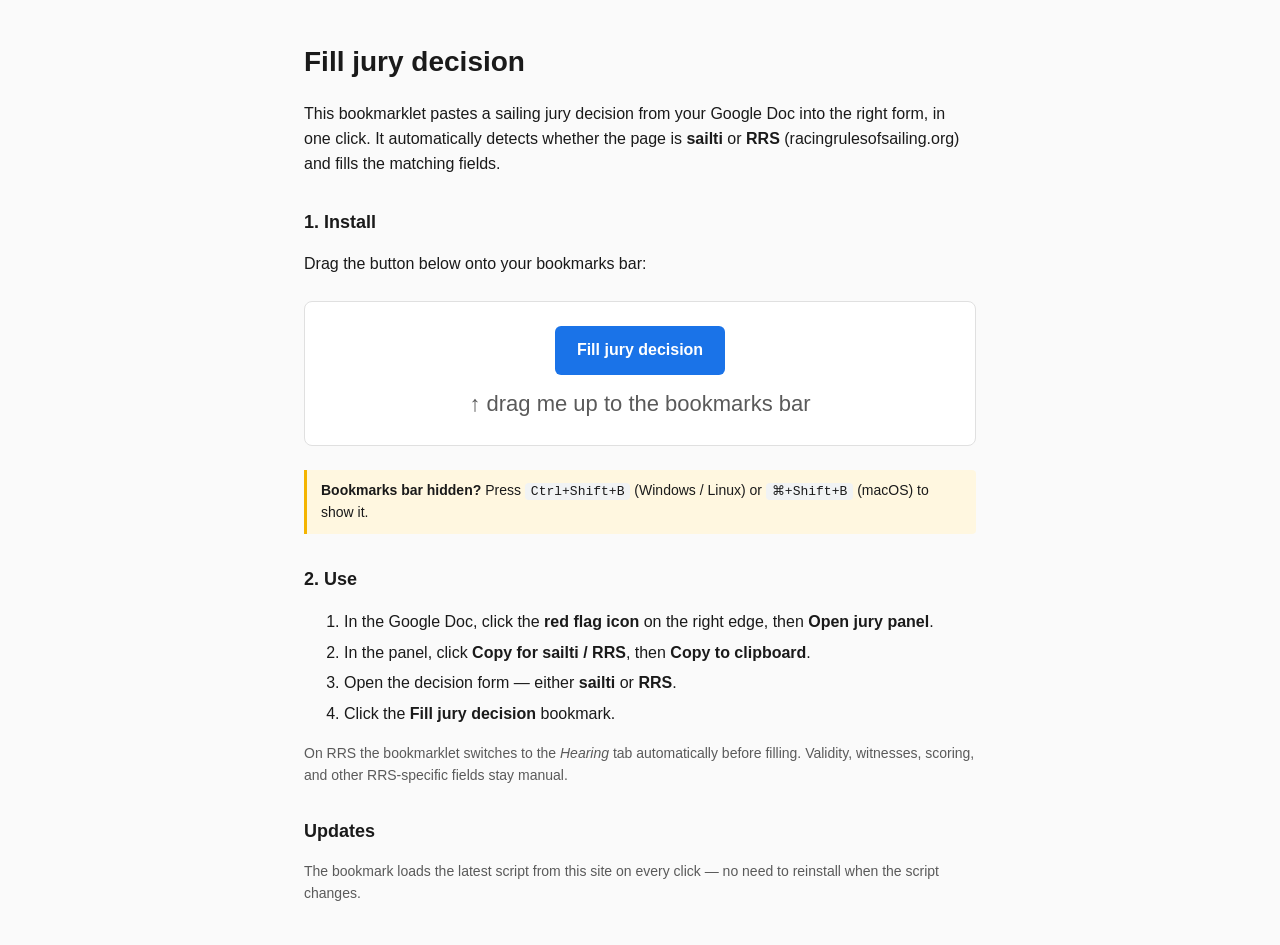
==== install.html @ 28e1d7b8 "Add copy to RRS" ====
<!DOCTYPE html>
<html lang="en">
<head>
  <meta charset="utf-8">
  <title>Install — Fill jury decision (sailti / RRS)</title>
  <meta name="viewport" content="width=device-width, initial-scale=1">
  <style>
    :root {
      --bg: #fafafa;
      --fg: #1a1a1a;
      --muted: #5a5a5a;
      --accent: #1a73e8;
      --accent-hover: #1761c7;
      --border: #e0e0e0;
      --code-bg: #f1f3f4;
    }
    * { box-sizing: border-box; }
    body {
      font-family: -apple-system, BlinkMacSystemFont, "Segoe UI", Helvetica, Arial, sans-serif;
      background: var(--bg);
      color: var(--fg);
      max-width: 720px;
      margin: 40px auto;
      padding: 0 24px;
      line-height: 1.55;
    }
    h1 { margin-top: 0; font-size: 28px; }
    h2 { margin-top: 32px; font-size: 18px; }
    p, li { color: var(--fg); }
    .muted { color: var(--muted); font-size: 14px; }
    .install-area {
      background: white;
      border: 1px solid var(--border);
      border-radius: 8px;
      padding: 24px;
      margin: 24px 0;
      text-align: center;
    }
    .bookmarklet {
      display: inline-block;
      padding: 12px 22px;
      background: var(--accent);
      color: white;
      text-decoration: none;
      border-radius: 6px;
      font-weight: 600;
      font-size: 16px;
      cursor: grab;
      user-select: none;
    }
    .bookmarklet:hover { background: var(--accent-hover); }
    .bookmarklet:active { cursor: grabbing; }
    .arrow { font-size: 22px; color: var(--muted); margin: 12px 0 0; }
    code, pre {
      font-family: Menlo, Consolas, "Courier New", monospace;
      background: var(--code-bg);
      border-radius: 4px;
    }
    code { padding: 1px 6px; font-size: 13px; }
    pre { padding: 12px; overflow-x: auto; font-size: 12px; }
    ol li { margin-bottom: 6px; }
    .note {
      background: #fff7e0;
      border-left: 3px solid #f4b400;
      padding: 10px 14px;
      margin: 16px 0;
      font-size: 14px;
      border-radius: 0 4px 4px 0;
    }
  </style>
</head>
<body>
  <h1>Fill jury decision</h1>
  <p>This bookmarklet pastes a sailing jury decision from your Google Doc into the right form, in one click. It automatically detects whether the page is <b>sailti</b> or <b>RRS</b> (racingrulesofsailing.org) and fills the matching fields.</p>

  <h2>1. Install</h2>
  <p>Drag the button below onto your bookmarks bar:</p>

  <div class="install-area">
    <a class="bookmarklet" id="bm" href="#" draggable="true">Fill jury decision</a>
    <p class="arrow">↑ drag me up to the bookmarks bar</p>
  </div>

  <div class="note">
    <b>Bookmarks bar hidden?</b> Press <code>Ctrl+Shift+B</code> (Windows / Linux) or <code>⌘+Shift+B</code> (macOS) to show it.
  </div>

  <h2>2. Use</h2>
  <ol>
    <li>In the Google Doc, click the <b>red flag icon</b> on the right edge, then <b>Open jury panel</b>.</li>
    <li>In the panel, click <b>Copy for sailti / RRS</b>, then <b>Copy to clipboard</b>.</li>
    <li>Open the decision form — either <b>sailti</b> or <b>RRS</b>.</li>
    <li>Click the <b>Fill jury decision</b> bookmark.</li>
  </ol>
  <p class="muted">On RRS the bookmarklet switches to the <i>Hearing</i> tab automatically before filling. Validity, witnesses, scoring, and other RRS-specific fields stay manual.</p>

  <h2>Updates</h2>
  <p class="muted">
    The bookmark loads the latest script from this site on every click — no need to reinstall when the script changes.
  </p>

  <script>
    // Build the loader URL relative to this page's location, so the same
    // install.html works wherever it's hosted without editing.
    const scriptUrl = new URL('jury-fill.js', window.location.href).href;
    const loader =
      "javascript:(function(){var s=document.createElement('script');" +
      "s.src='" + scriptUrl + "?t='+Date.now();" +
      "s.onerror=function(){alert('Could not load script from '+s.src);};" +
      "document.body.appendChild(s);})();";
    document.getElementById('bm').href = loader;
  </script>
</body>
</html>
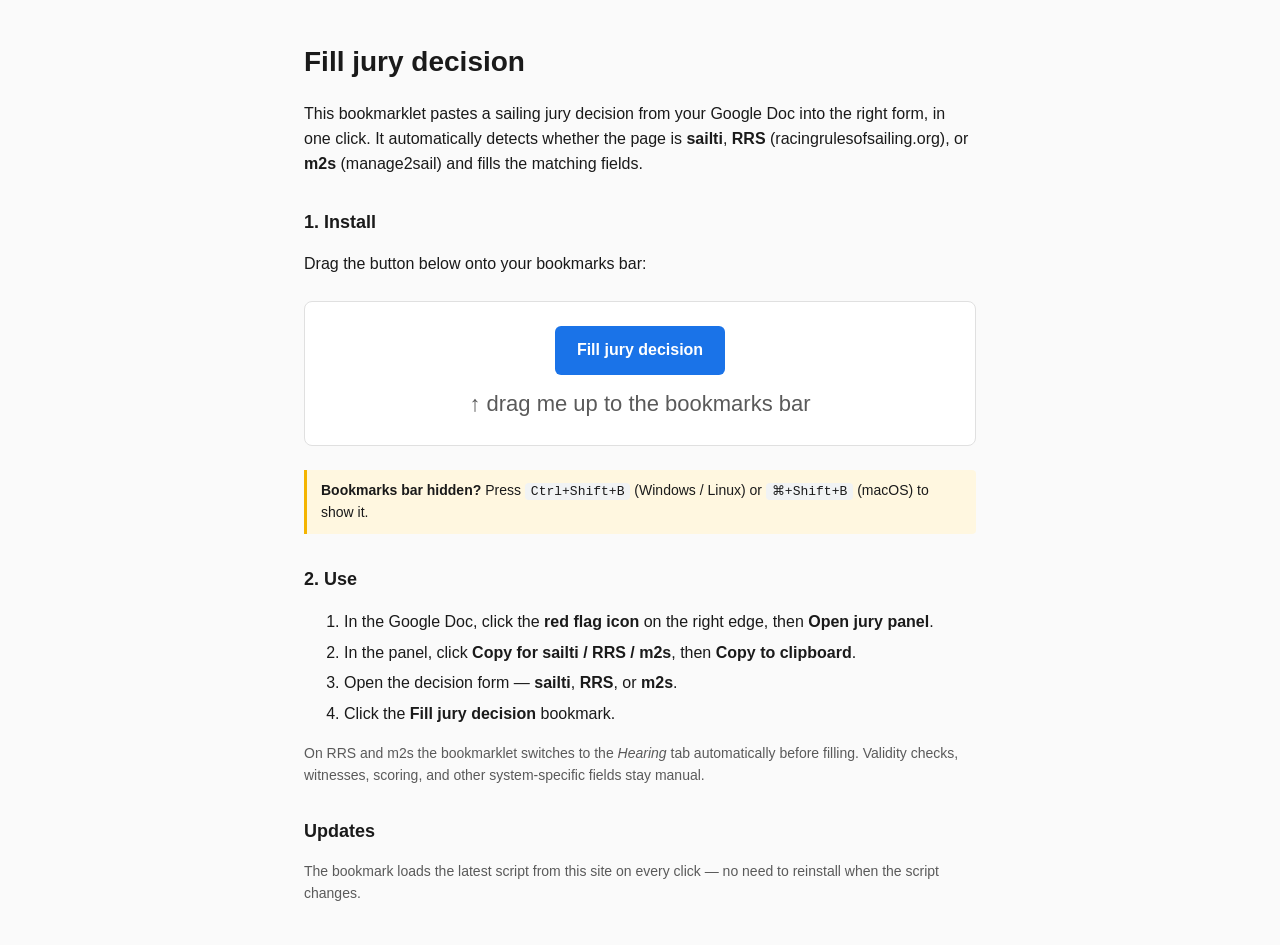
==== commit cfb09631: "Add mentions to m2s" ====
--- a/install.html
+++ b/install.html
@@ -2,7 +2,7 @@
 <html lang="en">
 <head>
   <meta charset="utf-8">
-  <title>Install — Fill jury decision (sailti / RRS)</title>
+  <title>Install — Fill jury decision (sailti / RRS / m2s)</title>
   <meta name="viewport" content="width=device-width, initial-scale=1">
   <style>
     :root {
@@ -71,7 +71,7 @@
 </head>
 <body>
   <h1>Fill jury decision</h1>
-  <p>This bookmarklet pastes a sailing jury decision from your Google Doc into the right form, in one click. It automatically detects whether the page is <b>sailti</b> or <b>RRS</b> (racingrulesofsailing.org) and fills the matching fields.</p>
+  <p>This bookmarklet pastes a sailing jury decision from your Google Doc into the right form, in one click. It automatically detects whether the page is <b>sailti</b>, <b>RRS</b> (racingrulesofsailing.org), or <b>m2s</b> (manage2sail) and fills the matching fields.</p>
 
   <h2>1. Install</h2>
   <p>Drag the button below onto your bookmarks bar:</p>
@@ -88,11 +88,11 @@
   <h2>2. Use</h2>
   <ol>
     <li>In the Google Doc, click the <b>red flag icon</b> on the right edge, then <b>Open jury panel</b>.</li>
-    <li>In the panel, click <b>Copy for sailti / RRS</b>, then <b>Copy to clipboard</b>.</li>
-    <li>Open the decision form — either <b>sailti</b> or <b>RRS</b>.</li>
+    <li>In the panel, click <b>Copy for sailti / RRS / m2s</b>, then <b>Copy to clipboard</b>.</li>
+    <li>Open the decision form — <b>sailti</b>, <b>RRS</b>, or <b>m2s</b>.</li>
     <li>Click the <b>Fill jury decision</b> bookmark.</li>
   </ol>
-  <p class="muted">On RRS the bookmarklet switches to the <i>Hearing</i> tab automatically before filling. Validity, witnesses, scoring, and other RRS-specific fields stay manual.</p>
+  <p class="muted">On RRS and m2s the bookmarklet switches to the <i>Hearing</i> tab automatically before filling. Validity checks, witnesses, scoring, and other system-specific fields stay manual.</p>
 
   <h2>Updates</h2>
   <p class="muted">
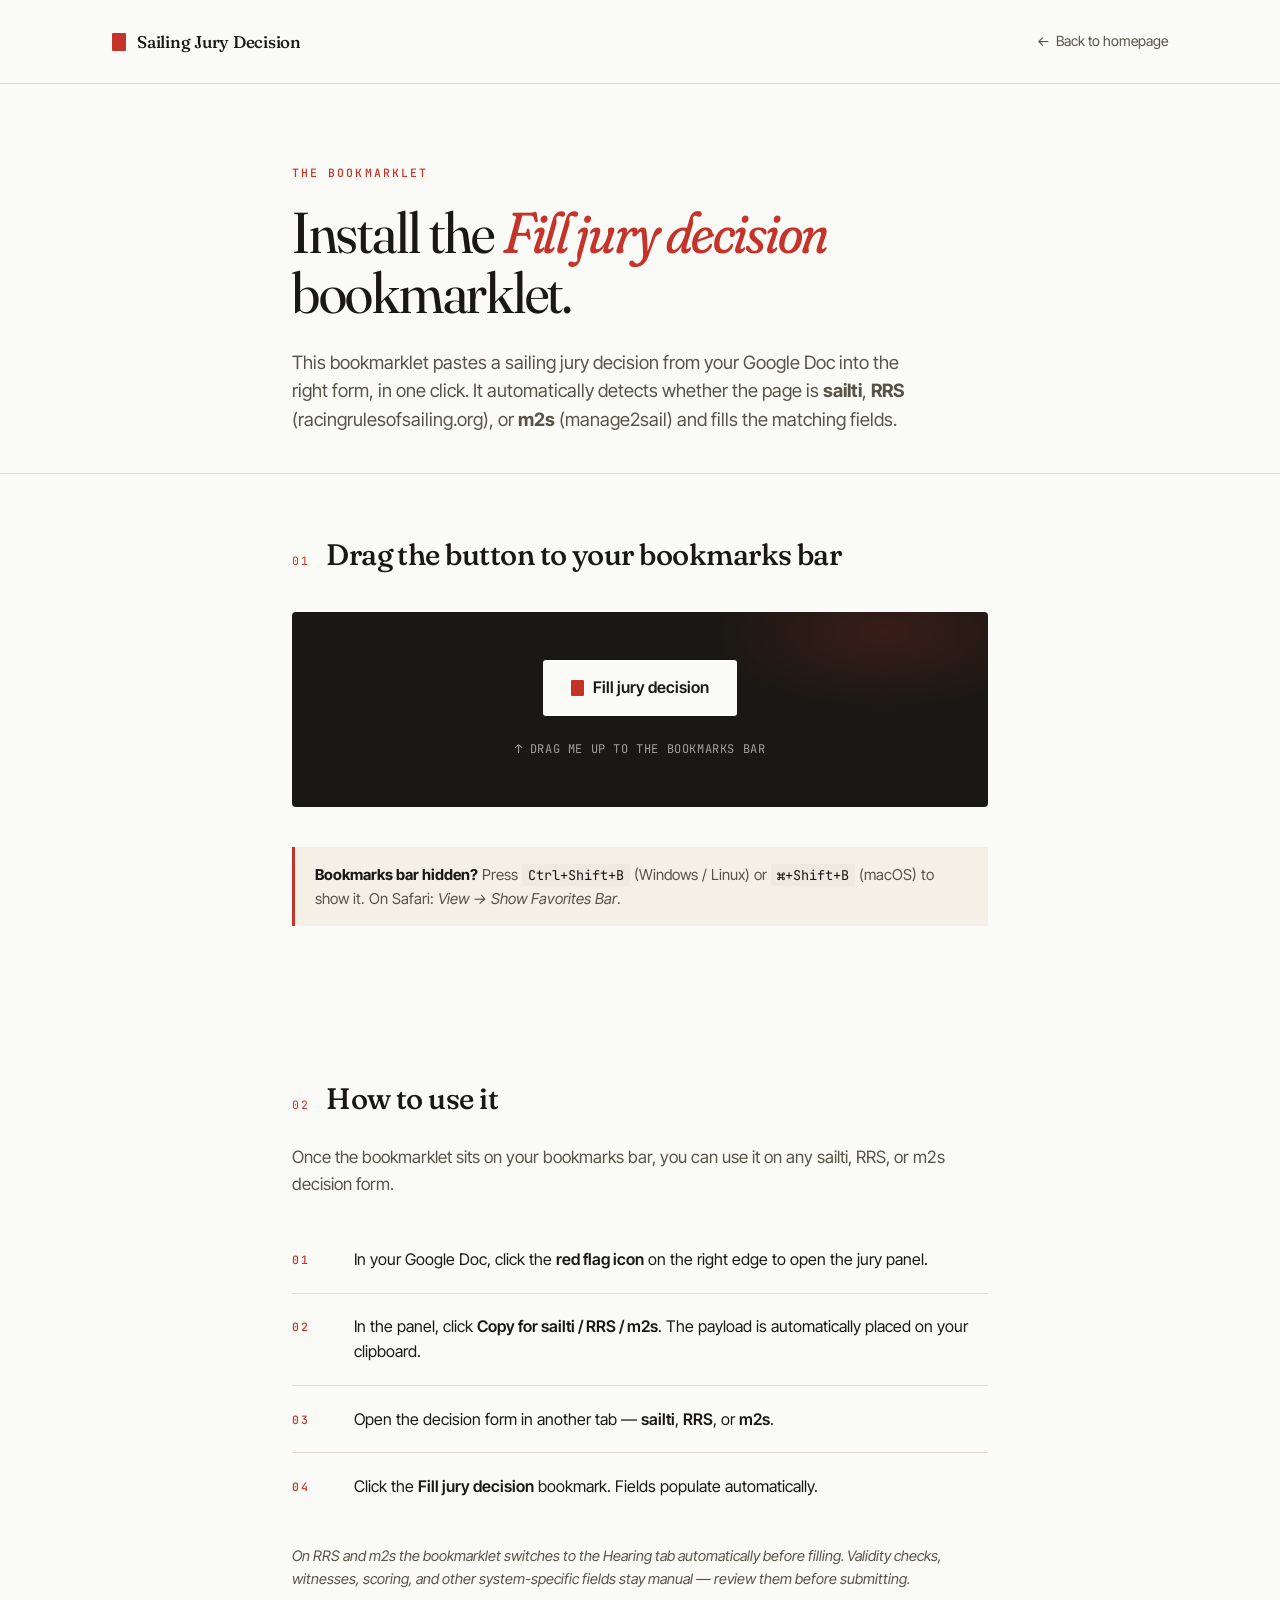
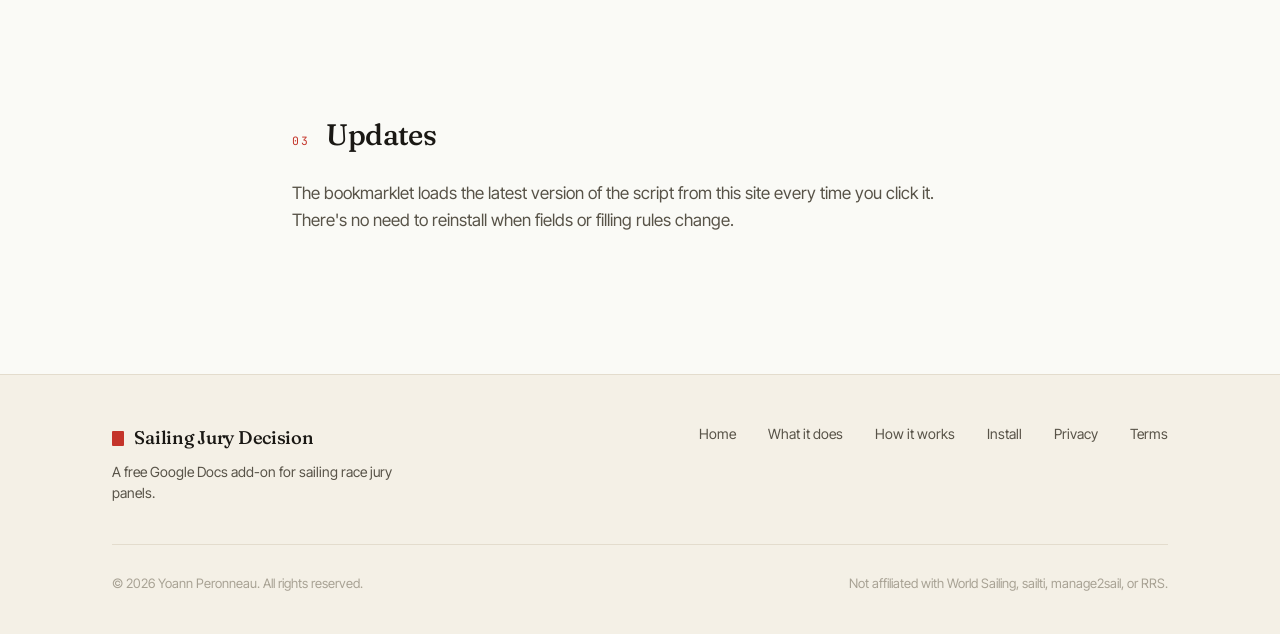
==== commit 4f573f09: "Update install's style to match index" ====
--- a/install.html
+++ b/install.html
@@ -1,114 +1,523 @@
+<!--
+  Copyright © 2026 Yoann Peronneau. All rights reserved.
+
+  Bookmarklet install page for the Sailing Jury Decision tool.
+  Hosted at https://yoann.github.io/jury-tools/install.html
+-->
 <!DOCTYPE html>
 <html lang="en">
 <head>
-  <meta charset="utf-8">
-  <title>Install — Fill jury decision (sailti / RRS / m2s)</title>
-  <meta name="viewport" content="width=device-width, initial-scale=1">
-  <style>
-    :root {
-      --bg: #fafafa;
-      --fg: #1a1a1a;
-      --muted: #5a5a5a;
-      --accent: #1a73e8;
-      --accent-hover: #1761c7;
-      --border: #e0e0e0;
-      --code-bg: #f1f3f4;
-    }
-    * { box-sizing: border-box; }
-    body {
-      font-family: -apple-system, BlinkMacSystemFont, "Segoe UI", Helvetica, Arial, sans-serif;
-      background: var(--bg);
-      color: var(--fg);
-      max-width: 720px;
-      margin: 40px auto;
-      padding: 0 24px;
-      line-height: 1.55;
-    }
-    h1 { margin-top: 0; font-size: 28px; }
-    h2 { margin-top: 32px; font-size: 18px; }
-    p, li { color: var(--fg); }
-    .muted { color: var(--muted); font-size: 14px; }
-    .install-area {
-      background: white;
-      border: 1px solid var(--border);
-      border-radius: 8px;
-      padding: 24px;
-      margin: 24px 0;
-      text-align: center;
-    }
-    .bookmarklet {
-      display: inline-block;
-      padding: 12px 22px;
-      background: var(--accent);
-      color: white;
-      text-decoration: none;
-      border-radius: 6px;
-      font-weight: 600;
-      font-size: 16px;
-      cursor: grab;
-      user-select: none;
-    }
-    .bookmarklet:hover { background: var(--accent-hover); }
-    .bookmarklet:active { cursor: grabbing; }
-    .arrow { font-size: 22px; color: var(--muted); margin: 12px 0 0; }
-    code, pre {
-      font-family: Menlo, Consolas, "Courier New", monospace;
-      background: var(--code-bg);
-      border-radius: 4px;
-    }
-    code { padding: 1px 6px; font-size: 13px; }
-    pre { padding: 12px; overflow-x: auto; font-size: 12px; }
-    ol li { margin-bottom: 6px; }
-    .note {
-      background: #fff7e0;
-      border-left: 3px solid #f4b400;
-      padding: 10px 14px;
-      margin: 16px 0;
-      font-size: 14px;
-      border-radius: 0 4px 4px 0;
-    }
-  </style>
+<meta charset="UTF-8">
+<meta name="viewport" content="width=device-width, initial-scale=1.0">
+<title>Install the bookmarklet — Sailing Jury Decision</title>
+<meta name="description" content="Install the Fill jury decision bookmarklet for sailti, manage2sail, and racingrulesofsailing.org.">
+
+<link rel="icon" type="image/svg+xml" href="protest-flag.svg">
+
+<link rel="preconnect" href="https://fonts.googleapis.com">
+<link rel="preconnect" href="https://fonts.gstatic.com" crossorigin>
+<link href="https://fonts.googleapis.com/css2?family=Fraunces:ital,opsz,wght,SOFT@0,9..144,300..700,30..100;1,9..144,300..700,30..100&family=Inter+Tight:wght@400;500;600&family=JetBrains+Mono:wght@400;500&display=swap" rel="stylesheet">
+
+<style>
+:root {
+  --bg: #fafaf6;
+  --bg-warm: #f4f0e6;
+  --text: #1a1814;
+  --text-muted: #585348;
+  --text-faint: #a8a294;
+  --accent: #c4342a;
+  --accent-dark: #9a261d;
+  --accent-soft: #f5e0dd;
+  --rule: #e3dccd;
+  --code-bg: #efeae0;
+  --display: 'Fraunces', 'Cormorant Garamond', Georgia, serif;
+  --body: 'Inter Tight', system-ui, -apple-system, sans-serif;
+  --mono: 'JetBrains Mono', ui-monospace, 'SF Mono', monospace;
+}
+
+* { box-sizing: border-box; margin: 0; padding: 0; }
+
+html { scroll-behavior: smooth; }
+
+body {
+  background: var(--bg);
+  color: var(--text);
+  font-family: var(--body);
+  font-size: 17px;
+  line-height: 1.6;
+  -webkit-font-smoothing: antialiased;
+  -moz-osx-font-smoothing: grayscale;
+}
+
+::selection { background: var(--accent); color: var(--bg); }
+
+.container {
+  max-width: 760px;
+  margin: 0 auto;
+  padding: 0 2rem;
+}
+
+section { padding: 4rem 0; }
+
+a { color: inherit; text-decoration: none; }
+
+.inline-link {
+  color: var(--accent);
+  text-decoration: none;
+  border-bottom: 1px solid currentColor;
+  padding-bottom: 1px;
+  transition: opacity 0.2s;
+}
+
+.inline-link:hover { opacity: 0.7; }
+
+.rule {
+  width: 48px;
+  height: 2px;
+  background: var(--accent);
+  margin-bottom: 1.75rem;
+}
+
+.eyebrow {
+  font-family: var(--mono);
+  font-size: 11.5px;
+  font-weight: 500;
+  text-transform: uppercase;
+  letter-spacing: 0.18em;
+  color: var(--accent);
+  margin-bottom: 1.25rem;
+}
+
+/* HEADER */
+header {
+  padding: 1.75rem 0;
+  border-bottom: 1px solid var(--rule);
+}
+
+header .container {
+  display: flex;
+  justify-content: space-between;
+  align-items: center;
+  max-width: 1120px;
+}
+
+.brand {
+  display: flex;
+  align-items: center;
+  gap: 0.7rem;
+  font-family: var(--display);
+  font-weight: 500;
+  font-size: 17px;
+  font-variation-settings: 'opsz' 20, 'SOFT' 40;
+  letter-spacing: -0.015em;
+  color: var(--text);
+}
+
+.brand:hover { color: var(--accent); }
+
+.brand-flag {
+  width: 14px;
+  height: 18px;
+  background: var(--accent);
+  border-radius: 1px;
+  flex-shrink: 0;
+}
+
+.back-link {
+  font-size: 14px;
+  color: var(--text-muted);
+  display: inline-flex;
+  align-items: center;
+  gap: 0.4rem;
+  transition: color 0.2s;
+}
+
+.back-link:hover { color: var(--accent); }
+
+.back-link .arrow {
+  transition: transform 0.2s;
+}
+
+.back-link:hover .arrow { transform: translateX(-3px); }
+
+/* HERO / page title */
+.page-title-section {
+  padding: 5rem 0 2.5rem;
+  border-bottom: 1px solid var(--rule);
+}
+
+.page-title {
+  font-family: var(--display);
+  font-size: clamp(2.3rem, 5vw, 3.6rem);
+  font-weight: 400;
+  letter-spacing: -0.022em;
+  line-height: 1.05;
+  font-variation-settings: 'opsz' 144, 'SOFT' 30;
+  margin-bottom: 1.5rem;
+}
+
+.page-title em {
+  font-style: italic;
+  color: var(--accent);
+  font-variation-settings: 'opsz' 144, 'SOFT' 100;
+}
+
+.page-intro {
+  font-size: 1.15rem;
+  color: var(--text-muted);
+  line-height: 1.55;
+  max-width: 620px;
+}
+
+/* Section headings within page */
+.section-heading {
+  display: flex;
+  align-items: baseline;
+  gap: 1rem;
+  margin-bottom: 1.75rem;
+}
+
+.section-heading-num {
+  font-family: var(--mono);
+  font-size: 11.5px;
+  letter-spacing: 0.18em;
+  color: var(--accent);
+  flex-shrink: 0;
+}
+
+.section-heading h2 {
+  font-family: var(--display);
+  font-size: 1.85rem;
+  font-weight: 500;
+  font-variation-settings: 'opsz' 36, 'SOFT' 50;
+  letter-spacing: -0.018em;
+  line-height: 1.15;
+}
+
+.lede {
+  color: var(--text-muted);
+  margin-bottom: 1.75rem;
+  line-height: 1.6;
+}
+
+/* Install area — the bookmarklet draggable button */
+.install-area {
+  background: var(--text);
+  color: var(--bg);
+  border-radius: 4px;
+  padding: 3rem 2.5rem;
+  text-align: center;
+  margin: 2.5rem 0;
+  position: relative;
+  overflow: hidden;
+}
+
+.install-area::before {
+  content: '';
+  position: absolute;
+  top: -30%; right: -10%;
+  width: 50%;
+  height: 80%;
+  background: radial-gradient(ellipse at center, rgba(196, 52, 42, 0.18) 0%, transparent 70%);
+  pointer-events: none;
+}
+
+.bookmarklet {
+  display: inline-flex;
+  align-items: center;
+  gap: 0.55rem;
+  padding: 0.95rem 1.75rem;
+  background: var(--bg);
+  color: var(--text);
+  border-radius: 3px;
+  font-family: var(--body);
+  font-size: 16px;
+  font-weight: 600;
+  cursor: grab;
+  user-select: none;
+  text-decoration: none;
+  transition: background 0.2s;
+  position: relative;
+  z-index: 1;
+}
+
+.bookmarklet:hover { background: var(--accent); color: var(--bg); }
+.bookmarklet:active { cursor: grabbing; }
+
+.bookmarklet-flag {
+  width: 13px;
+  height: 16px;
+  background: var(--accent);
+  border-radius: 1px;
+  flex-shrink: 0;
+}
+
+.bookmarklet:hover .bookmarklet-flag { background: var(--bg); }
+
+.drag-hint {
+  margin-top: 1.5rem;
+  font-family: var(--mono);
+  font-size: 12px;
+  color: rgba(250, 250, 246, 0.6);
+  letter-spacing: 0.05em;
+  position: relative;
+  z-index: 1;
+}
+
+/* Note callout */
+.note {
+  background: var(--bg-warm);
+  border-left: 3px solid var(--accent);
+  padding: 1rem 1.25rem;
+  margin: 1.75rem 0;
+  font-size: 15px;
+  line-height: 1.55;
+  color: var(--text-muted);
+}
+
+.note strong { color: var(--text); }
+
+code {
+  font-family: var(--mono);
+  background: var(--code-bg);
+  padding: 2px 6px;
+  font-size: 13.5px;
+  border-radius: 3px;
+  color: var(--text);
+}
+
+/* Use steps */
+.use-steps {
+  list-style: none;
+  counter-reset: u-step;
+  margin: 1.5rem 0;
+}
+
+.use-steps li {
+  counter-increment: u-step;
+  position: relative;
+  padding: 1.3rem 0 1.3rem 62px;
+  border-bottom: 1px solid var(--rule);
+  font-size: 16px;
+  line-height: 1.55;
+}
+
+.use-steps li:last-child { border-bottom: none; }
+
+.use-steps li::before {
+  content: counter(u-step, decimal-leading-zero);
+  position: absolute;
+  left: 0;
+  top: 1.3rem;
+  font-family: var(--mono);
+  font-size: 11.5px;
+  color: var(--accent);
+  font-weight: 500;
+  letter-spacing: 0.15em;
+  padding-top: 4px;
+}
+
+.use-steps strong { font-weight: 600; }
+
+.muted-note {
+  color: var(--text-muted);
+  font-size: 14.5px;
+  font-style: italic;
+  line-height: 1.6;
+  margin-top: 1.5rem;
+}
+
+/* Footer */
+footer {
+  padding: 3rem 0 2.5rem;
+  border-top: 1px solid var(--rule);
+  background: var(--bg-warm);
+  margin-top: 3rem;
+}
+
+footer .container { max-width: 1120px; }
+
+.footer-grid {
+  display: flex;
+  justify-content: space-between;
+  align-items: flex-start;
+  flex-wrap: wrap;
+  gap: 2rem;
+  margin-bottom: 2.5rem;
+}
+
+.footer-brand {
+  display: flex;
+  align-items: center;
+  gap: 0.65rem;
+  font-family: var(--display);
+  font-size: 1.15rem;
+  font-weight: 500;
+  font-variation-settings: 'opsz' 20, 'SOFT' 40;
+  margin-bottom: 0.5rem;
+  letter-spacing: -0.015em;
+}
+
+.footer-tagline {
+  color: var(--text-muted);
+  font-size: 14px;
+  max-width: 280px;
+  line-height: 1.55;
+}
+
+.footer-links {
+  display: flex;
+  gap: 2rem;
+  flex-wrap: wrap;
+  font-size: 14px;
+}
+
+.footer-links a {
+  color: var(--text-muted);
+  transition: color 0.2s;
+}
+
+.footer-links a:hover { color: var(--accent); }
+
+.footer-bottom {
+  padding-top: 1.75rem;
+  border-top: 1px solid var(--rule);
+  display: flex;
+  justify-content: space-between;
+  font-size: 13px;
+  color: var(--text-faint);
+  flex-wrap: wrap;
+  gap: 1rem;
+}
+
+/* Responsive */
+@media (max-width: 640px) {
+  .container { padding: 0 1.5rem; }
+  section { padding: 2.5rem 0; }
+  .page-title-section { padding: 3rem 0 2rem; }
+  .install-area { padding: 2.25rem 1.5rem; }
+  .section-heading { flex-direction: column; gap: 0.25rem; }
+  .footer-grid { flex-direction: column; }
+  .footer-bottom { flex-direction: column; }
+}
+</style>
 </head>
 <body>
-  <h1>Fill jury decision</h1>
-  <p>This bookmarklet pastes a sailing jury decision from your Google Doc into the right form, in one click. It automatically detects whether the page is <b>sailti</b>, <b>RRS</b> (racingrulesofsailing.org), or <b>m2s</b> (manage2sail) and fills the matching fields.</p>
-
-  <h2>1. Install</h2>
-  <p>Drag the button below onto your bookmarks bar:</p>
-
-  <div class="install-area">
-    <a class="bookmarklet" id="bm" href="#" draggable="true">Fill jury decision</a>
-    <p class="arrow">↑ drag me up to the bookmarks bar</p>
+
+<header>
+  <div class="container">
+    <a href="index.html" class="brand">
+      <span class="brand-flag"></span>
+      Sailing Jury Decision
+    </a>
+    <a href="index.html" class="back-link">
+      <span class="arrow">←</span>
+      Back to homepage
+    </a>
   </div>
-
-  <div class="note">
-    <b>Bookmarks bar hidden?</b> Press <code>Ctrl+Shift+B</code> (Windows / Linux) or <code>⌘+Shift+B</code> (macOS) to show it.
+</header>
+
+<main>
+
+<section class="page-title-section">
+  <div class="container">
+    <div class="eyebrow">The bookmarklet</div>
+    <h1 class="page-title">Install the <em>Fill jury decision</em> bookmarklet.</h1>
+    <p class="page-intro">
+      This bookmarklet pastes a sailing jury decision from your Google Doc into the right form, in one click. It automatically detects whether the page is <strong>sailti</strong>, <strong>RRS</strong> (racingrulesofsailing.org), or <strong>m2s</strong> (manage2sail) and fills the matching fields.
+    </p>
   </div>
-
-  <h2>2. Use</h2>
-  <ol>
-    <li>In the Google Doc, click the <b>red flag icon</b> on the right edge, then <b>Open jury panel</b>.</li>
-    <li>In the panel, click <b>Copy for sailti / RRS / m2s</b>, then <b>Copy to clipboard</b>.</li>
-    <li>Open the decision form — <b>sailti</b>, <b>RRS</b>, or <b>m2s</b>.</li>
-    <li>Click the <b>Fill jury decision</b> bookmark.</li>
-  </ol>
-  <p class="muted">On RRS and m2s the bookmarklet switches to the <i>Hearing</i> tab automatically before filling. Validity checks, witnesses, scoring, and other system-specific fields stay manual.</p>
-
-  <h2>Updates</h2>
-  <p class="muted">
-    The bookmark loads the latest script from this site on every click — no need to reinstall when the script changes.
-  </p>
-
-  <script>
-    // Build the loader URL relative to this page's location, so the same
-    // install.html works wherever it's hosted without editing.
-    const scriptUrl = new URL('jury-fill.js', window.location.href).href;
-    const loader =
-      "javascript:(function(){var s=document.createElement('script');" +
-      "s.src='" + scriptUrl + "?t='+Date.now();" +
-      "s.onerror=function(){alert('Could not load script from '+s.src);};" +
-      "document.body.appendChild(s);})();";
-    document.getElementById('bm').href = loader;
-  </script>
+</section>
+
+<section>
+  <div class="container">
+    <div class="section-heading">
+      <div class="section-heading-num">01</div>
+      <h2>Drag the button to your bookmarks bar</h2>
+    </div>
+
+    <div class="install-area">
+      <a class="bookmarklet" id="bm" href="#" draggable="true">
+        <span class="bookmarklet-flag"></span>
+        Fill jury decision
+      </a>
+      <div class="drag-hint">↑ DRAG ME UP TO THE BOOKMARKS BAR</div>
+    </div>
+
+    <div class="note">
+      <strong>Bookmarks bar hidden?</strong> Press <code>Ctrl+Shift+B</code> (Windows / Linux) or <code>⌘+Shift+B</code> (macOS) to show it. On Safari: <em>View → Show Favorites Bar</em>.
+    </div>
+  </div>
+</section>
+
+<section>
+  <div class="container">
+    <div class="section-heading">
+      <div class="section-heading-num">02</div>
+      <h2>How to use it</h2>
+    </div>
+    <p class="lede">Once the bookmarklet sits on your bookmarks bar, you can use it on any sailti, RRS, or m2s decision form.</p>
+
+    <ol class="use-steps">
+      <li>In your Google Doc, click the <strong>red flag icon</strong> on the right edge to open the jury panel.</li>
+      <li>In the panel, click <strong>Copy for sailti / RRS / m2s</strong>. The payload is automatically placed on your clipboard.</li>
+      <li>Open the decision form in another tab — <strong>sailti</strong>, <strong>RRS</strong>, or <strong>m2s</strong>.</li>
+      <li>Click the <strong>Fill jury decision</strong> bookmark. Fields populate automatically.</li>
+    </ol>
+
+    <p class="muted-note">On RRS and m2s the bookmarklet switches to the <em>Hearing</em> tab automatically before filling. Validity checks, witnesses, scoring, and other system-specific fields stay manual — review them before submitting.</p>
+  </div>
+</section>
+
+<section>
+  <div class="container">
+    <div class="section-heading">
+      <div class="section-heading-num">03</div>
+      <h2>Updates</h2>
+    </div>
+    <p class="lede">The bookmarklet loads the latest version of the script from this site every time you click it. There's no need to reinstall when fields or filling rules change.</p>
+  </div>
+</section>
+
+</main>
+
+<footer>
+  <div class="container">
+    <div class="footer-grid">
+      <div>
+        <div class="footer-brand">
+          <span class="brand-flag" style="width:12px;height:15px;"></span>
+          Sailing Jury Decision
+        </div>
+        <p class="footer-tagline">A free Google Docs add-on for sailing race jury panels.</p>
+      </div>
+      <div class="footer-links">
+        <a href="index.html">Home</a>
+        <a href="index.html#what">What it does</a>
+        <a href="index.html#how">How it works</a>
+        <a href="index.html#install">Install</a>
+        <a href="privacy.html">Privacy</a>
+        <a href="terms.html">Terms</a>
+      </div>
+    </div>
+    <div class="footer-bottom">
+      <div>© 2026 Yoann Peronneau. All rights reserved.</div>
+      <div>Not affiliated with World Sailing, sailti, manage2sail, or RRS.</div>
+    </div>
+  </div>
+</footer>
+
+<script>
+  // Build the loader URL relative to this page's location, so the same
+  // install.html works wherever it's hosted without editing.
+  const scriptUrl = new URL('jury-fill.js', window.location.href).href;
+  const loader =
+    "javascript:(function(){var s=document.createElement('script');" +
+    "s.src='" + scriptUrl + "?t='+Date.now();" +
+    "s.onerror=function(){alert('Could not load script from '+s.src);};" +
+    "document.body.appendChild(s);})();";
+  document.getElementById('bm').href = loader;
+</script>
+
 </body>
 </html>
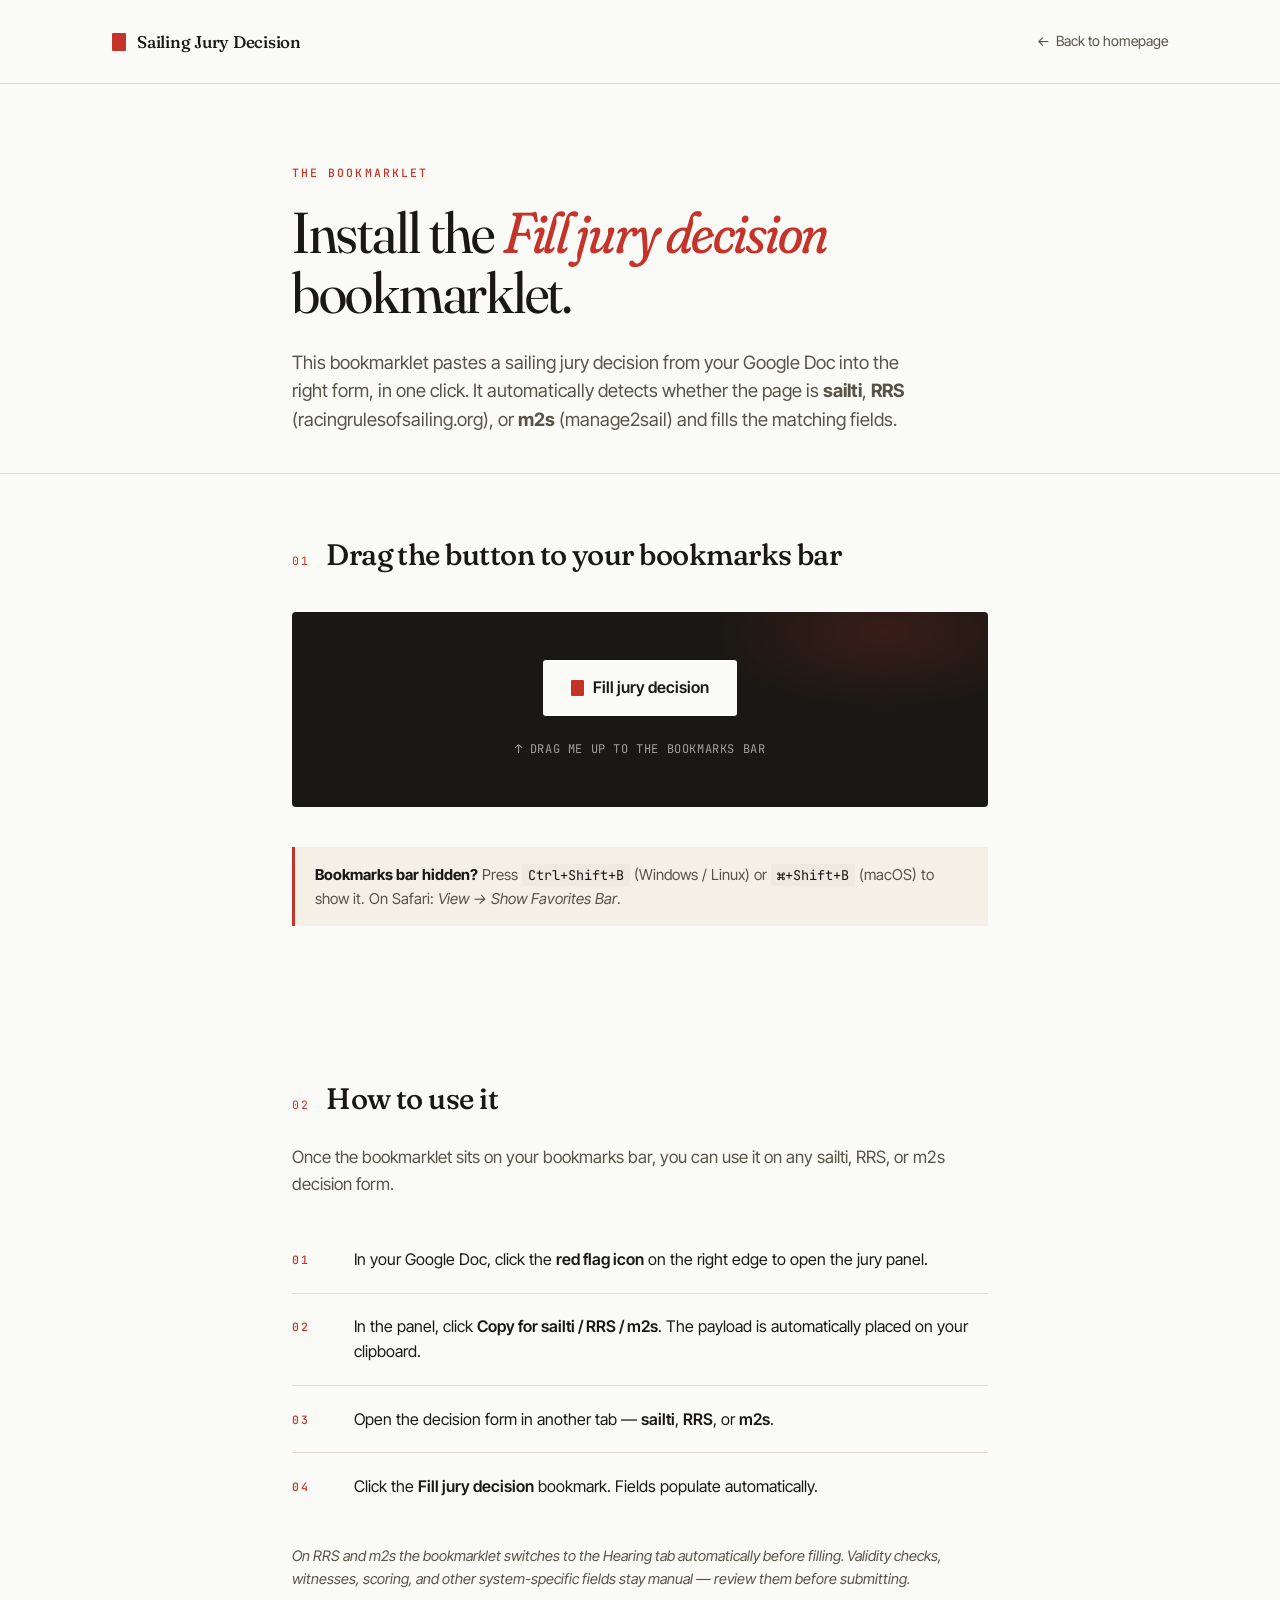
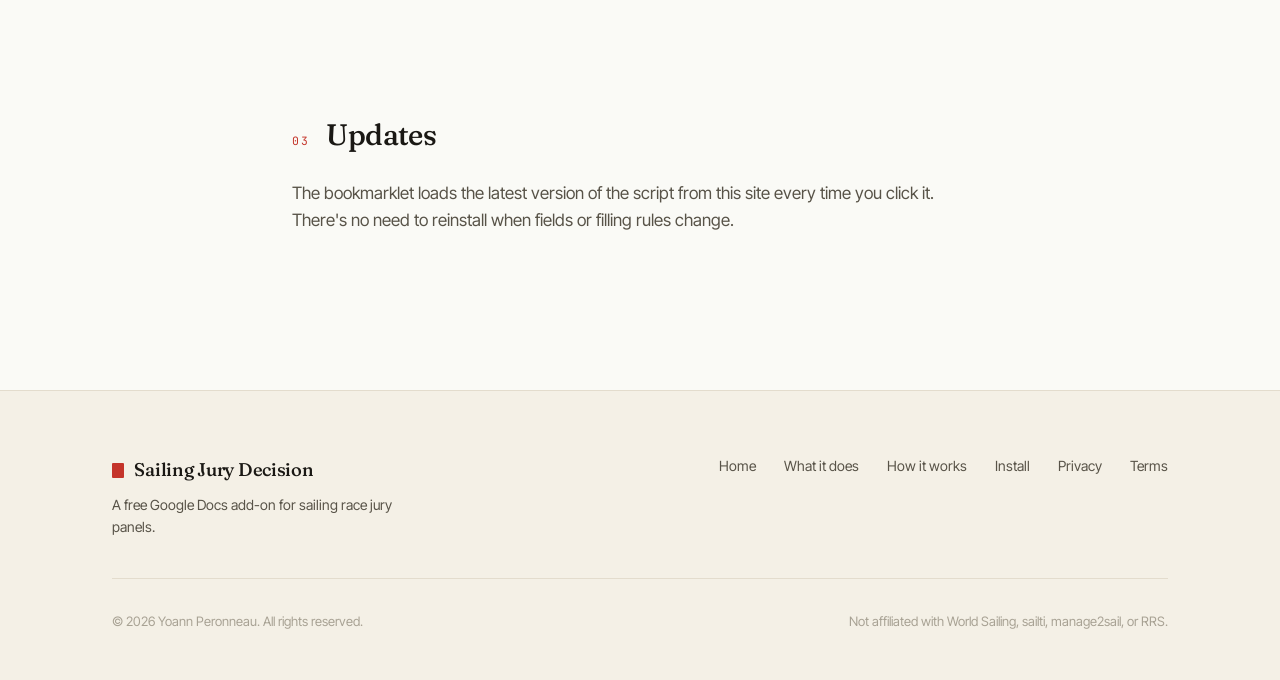
==== commit addc2bd8: "Extract and share CSS" ====
--- a/install.html
+++ b/install.html
@@ -2,7 +2,11 @@
   Copyright © 2026 Yoann Peronneau. All rights reserved.
 
   Bookmarklet install page for the Sailing Jury Decision tool.
-  Hosted at https://yoann.github.io/jury-tools/install.html
+  Hosted at https://jury.peronneau.net/install.html
+
+  Shared design system is in styles.css. Only page-specific layout
+  (install area, bookmarklet button, note callouts, use steps)
+  lives in this file.
 -->
 <!DOCTYPE html>
 <html lang="en">
@@ -13,163 +17,23 @@
 <meta name="description" content="Install the Fill jury decision bookmarklet for sailti, manage2sail, and racingrulesofsailing.org.">
 
 <link rel="icon" type="image/svg+xml" href="protest-flag.svg">
+<link rel="icon" type="image/png" sizes="32x32" href="protest-flag-32.png">
+<link rel="apple-touch-icon" sizes="180x180" href="protest-flag-180.png">
 
 <link rel="preconnect" href="https://fonts.googleapis.com">
 <link rel="preconnect" href="https://fonts.gstatic.com" crossorigin>
 <link href="https://fonts.googleapis.com/css2?family=Fraunces:ital,opsz,wght,SOFT@0,9..144,300..700,30..100;1,9..144,300..700,30..100&family=Inter+Tight:wght@400;500;600&family=JetBrains+Mono:wght@400;500&display=swap" rel="stylesheet">
+<link rel="stylesheet" href="styles.css">
 
 <style>
-:root {
-  --bg: #fafaf6;
-  --bg-warm: #f4f0e6;
-  --text: #1a1814;
-  --text-muted: #585348;
-  --text-faint: #a8a294;
-  --accent: #c4342a;
-  --accent-dark: #9a261d;
-  --accent-soft: #f5e0dd;
-  --rule: #e3dccd;
-  --code-bg: #efeae0;
-  --display: 'Fraunces', 'Cormorant Garamond', Georgia, serif;
-  --body: 'Inter Tight', system-ui, -apple-system, sans-serif;
-  --mono: 'JetBrains Mono', ui-monospace, 'SF Mono', monospace;
-}
-
-* { box-sizing: border-box; margin: 0; padding: 0; }
-
-html { scroll-behavior: smooth; }
-
-body {
-  background: var(--bg);
-  color: var(--text);
-  font-family: var(--body);
-  font-size: 17px;
-  line-height: 1.6;
-  -webkit-font-smoothing: antialiased;
-  -moz-osx-font-smoothing: grayscale;
-}
-
-::selection { background: var(--accent); color: var(--bg); }
-
-.container {
-  max-width: 760px;
-  margin: 0 auto;
-  padding: 0 2rem;
-}
+/* === Page-specific layout for install.html only === */
+
+/* Container narrower than index for a docs feel */
+.install-container { max-width: 760px; margin: 0 auto; padding: 0 2rem; }
 
 section { padding: 4rem 0; }
 
-a { color: inherit; text-decoration: none; }
-
-.inline-link {
-  color: var(--accent);
-  text-decoration: none;
-  border-bottom: 1px solid currentColor;
-  padding-bottom: 1px;
-  transition: opacity 0.2s;
-}
-
-.inline-link:hover { opacity: 0.7; }
-
-.rule {
-  width: 48px;
-  height: 2px;
-  background: var(--accent);
-  margin-bottom: 1.75rem;
-}
-
-.eyebrow {
-  font-family: var(--mono);
-  font-size: 11.5px;
-  font-weight: 500;
-  text-transform: uppercase;
-  letter-spacing: 0.18em;
-  color: var(--accent);
-  margin-bottom: 1.25rem;
-}
-
-/* HEADER */
-header {
-  padding: 1.75rem 0;
-  border-bottom: 1px solid var(--rule);
-}
-
-header .container {
-  display: flex;
-  justify-content: space-between;
-  align-items: center;
-  max-width: 1120px;
-}
-
-.brand {
-  display: flex;
-  align-items: center;
-  gap: 0.7rem;
-  font-family: var(--display);
-  font-weight: 500;
-  font-size: 17px;
-  font-variation-settings: 'opsz' 20, 'SOFT' 40;
-  letter-spacing: -0.015em;
-  color: var(--text);
-}
-
-.brand:hover { color: var(--accent); }
-
-.brand-flag {
-  width: 14px;
-  height: 18px;
-  background: var(--accent);
-  border-radius: 1px;
-  flex-shrink: 0;
-}
-
-.back-link {
-  font-size: 14px;
-  color: var(--text-muted);
-  display: inline-flex;
-  align-items: center;
-  gap: 0.4rem;
-  transition: color 0.2s;
-}
-
-.back-link:hover { color: var(--accent); }
-
-.back-link .arrow {
-  transition: transform 0.2s;
-}
-
-.back-link:hover .arrow { transform: translateX(-3px); }
-
-/* HERO / page title */
-.page-title-section {
-  padding: 5rem 0 2.5rem;
-  border-bottom: 1px solid var(--rule);
-}
-
-.page-title {
-  font-family: var(--display);
-  font-size: clamp(2.3rem, 5vw, 3.6rem);
-  font-weight: 400;
-  letter-spacing: -0.022em;
-  line-height: 1.05;
-  font-variation-settings: 'opsz' 144, 'SOFT' 30;
-  margin-bottom: 1.5rem;
-}
-
-.page-title em {
-  font-style: italic;
-  color: var(--accent);
-  font-variation-settings: 'opsz' 144, 'SOFT' 100;
-}
-
-.page-intro {
-  font-size: 1.15rem;
-  color: var(--text-muted);
-  line-height: 1.55;
-  max-width: 620px;
-}
-
-/* Section headings within page */
+/* Numbered section heading (01 / 02 / 03) */
 .section-heading {
   display: flex;
   align-items: baseline;
@@ -200,7 +64,7 @@
   line-height: 1.6;
 }
 
-/* Install area — the bookmarklet draggable button */
+/* Install area — the dark draggable bookmarklet section */
 .install-area {
   background: var(--text);
   color: var(--bg);
@@ -277,7 +141,7 @@
 
 .note strong { color: var(--text); }
 
-code {
+.note code {
   font-family: var(--mono);
   background: var(--code-bg);
   padding: 2px 6px;
@@ -327,84 +191,16 @@
   margin-top: 1.5rem;
 }
 
-/* Footer */
-footer {
-  padding: 3rem 0 2.5rem;
-  border-top: 1px solid var(--rule);
-  background: var(--bg-warm);
-  margin-top: 3rem;
-}
-
-footer .container { max-width: 1120px; }
-
-.footer-grid {
-  display: flex;
-  justify-content: space-between;
-  align-items: flex-start;
-  flex-wrap: wrap;
-  gap: 2rem;
-  margin-bottom: 2.5rem;
-}
-
-.footer-brand {
-  display: flex;
-  align-items: center;
-  gap: 0.65rem;
-  font-family: var(--display);
-  font-size: 1.15rem;
-  font-weight: 500;
-  font-variation-settings: 'opsz' 20, 'SOFT' 40;
-  margin-bottom: 0.5rem;
-  letter-spacing: -0.015em;
-}
-
-.footer-tagline {
-  color: var(--text-muted);
-  font-size: 14px;
-  max-width: 280px;
-  line-height: 1.55;
-}
-
-.footer-links {
-  display: flex;
-  gap: 2rem;
-  flex-wrap: wrap;
-  font-size: 14px;
-}
-
-.footer-links a {
-  color: var(--text-muted);
-  transition: color 0.2s;
-}
-
-.footer-links a:hover { color: var(--accent); }
-
-.footer-bottom {
-  padding-top: 1.75rem;
-  border-top: 1px solid var(--rule);
-  display: flex;
-  justify-content: space-between;
-  font-size: 13px;
-  color: var(--text-faint);
-  flex-wrap: wrap;
-  gap: 1rem;
-}
-
-/* Responsive */
 @media (max-width: 640px) {
-  .container { padding: 0 1.5rem; }
-  section { padding: 2.5rem 0; }
-  .page-title-section { padding: 3rem 0 2rem; }
   .install-area { padding: 2.25rem 1.5rem; }
   .section-heading { flex-direction: column; gap: 0.25rem; }
-  .footer-grid { flex-direction: column; }
-  .footer-bottom { flex-direction: column; }
+  .install-container { padding: 0 1.5rem; }
 }
 </style>
 </head>
 <body>
 
-<header>
+<header class="bordered">
   <div class="container">
     <a href="index.html" class="brand">
       <span class="brand-flag"></span>
@@ -420,7 +216,7 @@
 <main>
 
 <section class="page-title-section">
-  <div class="container">
+  <div class="install-container">
     <div class="eyebrow">The bookmarklet</div>
     <h1 class="page-title">Install the <em>Fill jury decision</em> bookmarklet.</h1>
     <p class="page-intro">
@@ -430,7 +226,7 @@
 </section>
 
 <section>
-  <div class="container">
+  <div class="install-container">
     <div class="section-heading">
       <div class="section-heading-num">01</div>
       <h2>Drag the button to your bookmarks bar</h2>
@@ -451,7 +247,7 @@
 </section>
 
 <section>
-  <div class="container">
+  <div class="install-container">
     <div class="section-heading">
       <div class="section-heading-num">02</div>
       <h2>How to use it</h2>
@@ -470,7 +266,7 @@
 </section>
 
 <section>
-  <div class="container">
+  <div class="install-container">
     <div class="section-heading">
       <div class="section-heading-num">03</div>
       <h2>Updates</h2>
@@ -484,21 +280,21 @@
 <footer>
   <div class="container">
     <div class="footer-grid">
-      <div>
+      <div class="footer-brand-block">
         <div class="footer-brand">
-          <span class="brand-flag" style="width:12px;height:15px;"></span>
+          <span class="brand-flag"></span>
           Sailing Jury Decision
         </div>
         <p class="footer-tagline">A free Google Docs add-on for sailing race jury panels.</p>
       </div>
-      <div class="footer-links">
+      <nav class="footer-links">
         <a href="index.html">Home</a>
         <a href="index.html#what">What it does</a>
         <a href="index.html#how">How it works</a>
         <a href="index.html#install">Install</a>
         <a href="privacy.html">Privacy</a>
         <a href="terms.html">Terms</a>
-      </div>
+      </nav>
     </div>
     <div class="footer-bottom">
       <div>© 2026 Yoann Peronneau. All rights reserved.</div>
--- a/styles.css
+++ b/styles.css
@@ -0,0 +1,491 @@
+/* ============================================================================
+   Sailing Jury Decision — Shared design system
+   Applied to: index.html, install.html, privacy.html, terms.html
+   Page-specific layout lives in each page's inline <style> block.
+   ============================================================================ */
+
+/* --- Design tokens -------------------------------------------------------- */
+:root {
+  --bg: #fafaf6;
+  --bg-warm: #f4f0e6;
+  --text: #1a1814;
+  --text-muted: #585348;
+  --text-faint: #a8a294;
+  --accent: #c4342a;
+  --accent-dark: #9a261d;
+  --accent-soft: #f5e0dd;
+  --rule: #e3dccd;
+  --dark-bg: #16140f;
+  --dark-card: #211d17;
+  --dark-border: #322c21;
+  --dark-text-muted: #b8b0a0;
+  --code-bg: #efeae0;
+  --display: 'Fraunces', 'Cormorant Garamond', Georgia, serif;
+  --body: 'Inter Tight', system-ui, -apple-system, sans-serif;
+  --mono: 'JetBrains Mono', ui-monospace, 'SF Mono', monospace;
+}
+
+/* --- Reset & base --------------------------------------------------------- */
+* { box-sizing: border-box; margin: 0; padding: 0; }
+
+html { scroll-behavior: smooth; }
+
+body {
+  background: var(--bg);
+  color: var(--text);
+  font-family: var(--body);
+  font-size: 17px;
+  line-height: 1.6;
+  -webkit-font-smoothing: antialiased;
+  -moz-osx-font-smoothing: grayscale;
+  overflow-x: hidden;
+}
+
+::selection { background: var(--accent); color: var(--bg); }
+
+/* --- Layout primitives ---------------------------------------------------- */
+.container {
+  max-width: 1120px;
+  margin: 0 auto;
+  padding: 0 2rem;
+}
+
+section { padding: 7rem 0; position: relative; }
+
+a { color: inherit; text-decoration: none; }
+
+.inline-link {
+  color: var(--accent);
+  text-decoration: none;
+  border-bottom: 1px solid currentColor;
+  padding-bottom: 1px;
+  transition: opacity 0.2s;
+}
+
+.inline-link:hover { opacity: 0.7; }
+
+/* --- Editorial accents ---------------------------------------------------- */
+.rule {
+  width: 48px;
+  height: 2px;
+  background: var(--accent);
+  margin-bottom: 1.75rem;
+}
+
+.eyebrow {
+  font-family: var(--mono);
+  font-size: 11.5px;
+  font-weight: 500;
+  text-transform: uppercase;
+  letter-spacing: 0.18em;
+  color: var(--accent);
+  margin-bottom: 1.25rem;
+}
+
+/* --- Header --------------------------------------------------------------- */
+header {
+  padding: 1.75rem 0;
+}
+
+header.absolute {
+  position: absolute;
+  top: 0; left: 0; right: 0;
+  z-index: 10;
+}
+
+header.bordered {
+  border-bottom: 1px solid var(--rule);
+}
+
+header .container {
+  display: flex;
+  justify-content: space-between;
+  align-items: center;
+}
+
+.brand {
+  display: flex;
+  align-items: center;
+  gap: 0.7rem;
+  font-family: var(--display);
+  font-weight: 500;
+  font-size: 17px;
+  font-variation-settings: 'opsz' 20, 'SOFT' 40;
+  letter-spacing: -0.015em;
+  color: var(--text);
+  transition: color 0.2s;
+}
+
+.brand:hover { color: var(--accent); }
+
+.brand-flag {
+  width: 14px;
+  height: 18px;
+  background: var(--accent);
+  border-radius: 1px;
+  flex-shrink: 0;
+}
+
+nav {
+  display: flex;
+  gap: 2.25rem;
+  font-size: 14px;
+}
+
+nav a {
+  color: var(--text-muted);
+  transition: color 0.2s;
+}
+
+nav a:hover { color: var(--text); }
+
+.back-link {
+  font-size: 14px;
+  color: var(--text-muted);
+  display: inline-flex;
+  align-items: center;
+  gap: 0.4rem;
+  transition: color 0.2s;
+}
+
+.back-link:hover { color: var(--accent); }
+
+.back-link .arrow { transition: transform 0.2s; }
+
+.back-link:hover .arrow { transform: translateX(-3px); }
+
+/* --- Buttons -------------------------------------------------------------- */
+.btn {
+  display: inline-flex;
+  align-items: center;
+  gap: 0.55rem;
+  padding: 0.9rem 1.6rem;
+  font-family: var(--body);
+  font-size: 15px;
+  font-weight: 500;
+  border-radius: 3px;
+  transition: all 0.25s ease;
+  cursor: pointer;
+  border: none;
+  white-space: nowrap;
+}
+
+.btn-primary {
+  background: var(--text);
+  color: var(--bg);
+}
+
+.btn-primary:hover {
+  background: var(--accent);
+  transform: translateY(-1px);
+}
+
+.btn-secondary {
+  background: transparent;
+  color: var(--text);
+  border: 1px solid var(--text);
+}
+
+.btn-secondary:hover {
+  background: var(--text);
+  color: var(--bg);
+}
+
+.btn-disabled {
+  background: transparent;
+  color: var(--text-faint);
+  border: 1px dashed var(--rule);
+  cursor: default;
+  pointer-events: none;
+  font-style: italic;
+}
+
+.btn .arrow { transition: transform 0.2s; }
+
+.btn:not(.btn-disabled):hover .arrow { transform: translateX(3px); }
+
+/* --- Section headers (used in index sections) ----------------------------- */
+.section-header { max-width: 720px; margin-bottom: 4.5rem; }
+
+.section-title {
+  font-family: var(--display);
+  font-size: clamp(2rem, 4.2vw, 3.1rem);
+  font-weight: 400;
+  letter-spacing: -0.022em;
+  line-height: 1.08;
+  font-variation-settings: 'opsz' 80, 'SOFT' 30;
+  margin-bottom: 1.25rem;
+}
+
+.section-title em {
+  font-style: italic;
+  color: var(--accent);
+  font-variation-settings: 'opsz' 80, 'SOFT' 100;
+}
+
+.section-intro {
+  font-size: 1.1rem;
+  color: var(--text-muted);
+  max-width: 580px;
+  line-height: 1.55;
+}
+
+/* --- Page title section (install, privacy, terms) ------------------------- */
+.page-title-section {
+  padding: 5rem 0 2.5rem;
+  border-bottom: 1px solid var(--rule);
+}
+
+.page-title {
+  font-family: var(--display);
+  font-size: clamp(2.3rem, 5vw, 3.6rem);
+  font-weight: 400;
+  letter-spacing: -0.022em;
+  line-height: 1.05;
+  font-variation-settings: 'opsz' 144, 'SOFT' 30;
+  margin-bottom: 1.5rem;
+}
+
+.page-title em {
+  font-style: italic;
+  color: var(--accent);
+  font-variation-settings: 'opsz' 144, 'SOFT' 100;
+}
+
+.page-intro {
+  font-size: 1.15rem;
+  color: var(--text-muted);
+  line-height: 1.55;
+  max-width: 620px;
+}
+
+.page-meta {
+  font-family: var(--mono);
+  font-size: 12px;
+  color: var(--text-faint);
+  letter-spacing: 0.05em;
+  margin-top: 1.5rem;
+}
+
+/* --- Prose: pandoc-generated content from markdown ------------------------ */
+.prose {
+  max-width: 720px;
+  font-size: 17px;
+  color: var(--text);
+}
+
+.prose h2 {
+  font-family: var(--display);
+  font-size: 1.75rem;
+  font-weight: 500;
+  font-variation-settings: 'opsz' 36, 'SOFT' 40;
+  letter-spacing: -0.018em;
+  line-height: 1.15;
+  margin: 3rem 0 1rem;
+  padding-top: 1.5rem;
+  border-top: 1px solid var(--rule);
+  color: var(--text);
+}
+
+.prose > h2:first-child {
+  margin-top: 0;
+  padding-top: 0;
+  border-top: none;
+}
+
+.prose h3 {
+  font-family: var(--display);
+  font-size: 1.25rem;
+  font-weight: 500;
+  font-variation-settings: 'opsz' 30, 'SOFT' 50;
+  margin: 1.75rem 0 0.75rem;
+  letter-spacing: -0.01em;
+  color: var(--text);
+}
+
+.prose p {
+  margin-bottom: 1rem;
+  line-height: 1.65;
+  color: var(--text-muted);
+}
+
+.prose strong { color: var(--text); font-weight: 600; }
+
+.prose em {
+  font-style: italic;
+  color: var(--text);
+}
+
+.prose a {
+  color: var(--accent);
+  text-decoration: none;
+  border-bottom: 1px solid currentColor;
+  padding-bottom: 1px;
+  transition: opacity 0.2s;
+}
+
+.prose a:hover { opacity: 0.7; }
+
+.prose ul,
+.prose ol {
+  margin: 1rem 0 1.25rem 1.5rem;
+  color: var(--text-muted);
+}
+
+.prose li {
+  margin-bottom: 0.5rem;
+  line-height: 1.6;
+  padding-left: 0.25rem;
+}
+
+.prose li::marker { color: var(--accent); }
+
+.prose code {
+  font-family: var(--mono);
+  background: var(--code-bg);
+  padding: 2px 6px;
+  font-size: 13.5px;
+  border-radius: 3px;
+  color: var(--text);
+}
+
+.prose pre {
+  background: var(--code-bg);
+  padding: 1rem 1.25rem;
+  border-radius: 4px;
+  overflow-x: auto;
+  margin: 1.25rem 0;
+  font-size: 13.5px;
+  line-height: 1.5;
+}
+
+.prose pre code {
+  background: transparent;
+  padding: 0;
+  border-radius: 0;
+  font-size: inherit;
+}
+
+.prose hr {
+  border: none;
+  border-top: 1px solid var(--rule);
+  margin: 3rem 0;
+}
+
+.prose blockquote {
+  border-left: 3px solid var(--accent);
+  padding: 0.5rem 0 0.5rem 1.25rem;
+  margin: 1.5rem 0;
+  color: var(--text);
+  font-family: var(--display);
+  font-style: italic;
+  font-variation-settings: 'opsz' 24, 'SOFT' 100;
+  font-size: 1.05rem;
+  line-height: 1.55;
+}
+
+.prose blockquote p { color: var(--text); margin: 0; }
+
+/* --- Reveal animations (used in index) ----------------------------------- */
+.reveal {
+  opacity: 0;
+  transform: translateY(24px);
+  transition: opacity 0.9s cubic-bezier(0.16, 1, 0.3, 1), transform 0.9s cubic-bezier(0.16, 1, 0.3, 1);
+}
+
+.reveal.visible {
+  opacity: 1;
+  transform: translateY(0);
+}
+
+@keyframes fade-up {
+  from { opacity: 0; transform: translateY(24px); }
+  to   { opacity: 1; transform: translateY(0); }
+}
+
+/* --- Footer (unified across all pages) ------------------------------------ */
+footer {
+  padding: 4rem 0 3rem;
+  border-top: 1px solid var(--rule);
+  background: var(--bg-warm);
+  margin-top: 4rem;
+}
+
+footer .container { max-width: 1120px; }
+
+.footer-grid {
+  display: flex;
+  justify-content: space-between;
+  align-items: flex-start;
+  flex-wrap: wrap;
+  gap: 2.5rem;
+  margin-bottom: 2.5rem;
+}
+
+.footer-brand-block { max-width: 320px; }
+
+.footer-brand {
+  display: flex;
+  align-items: center;
+  gap: 0.65rem;
+  font-family: var(--display);
+  font-size: 1.15rem;
+  font-weight: 500;
+  font-variation-settings: 'opsz' 20, 'SOFT' 40;
+  margin-bottom: 0.6rem;
+  letter-spacing: -0.015em;
+}
+
+.footer-brand .brand-flag { width: 12px; height: 15px; }
+
+.footer-tagline {
+  color: var(--text-muted);
+  font-size: 14px;
+  max-width: 300px;
+  line-height: 1.55;
+}
+
+.footer-links {
+  display: flex;
+  flex-wrap: wrap;
+  gap: 0.5rem 1.75rem;
+  font-size: 14px;
+  align-items: flex-start;
+  max-width: 480px;
+  justify-content: flex-end;
+}
+
+.footer-links a {
+  color: var(--text-muted);
+  transition: color 0.2s;
+}
+
+.footer-links a:hover { color: var(--accent); }
+
+.footer-bottom {
+  padding-top: 2rem;
+  border-top: 1px solid var(--rule);
+  display: flex;
+  justify-content: space-between;
+  font-size: 13px;
+  color: var(--text-faint);
+  flex-wrap: wrap;
+  gap: 1rem;
+}
+
+/* --- Responsive (shared) -------------------------------------------------- */
+@media (max-width: 920px) {
+  nav { display: none; }
+  section { padding: 5rem 0; }
+}
+
+@media (max-width: 640px) {
+  .container { padding: 0 1.5rem; }
+  header { padding: 1.25rem 0; }
+  .page-title-section { padding: 3rem 0 2rem; }
+  section { padding: 2.5rem 0; }
+  .footer-grid { flex-direction: column; gap: 2rem; }
+  .footer-bottom { flex-direction: column; }
+  .footer-links { justify-content: flex-start; }
+  .prose h2 { font-size: 1.5rem; }
+}
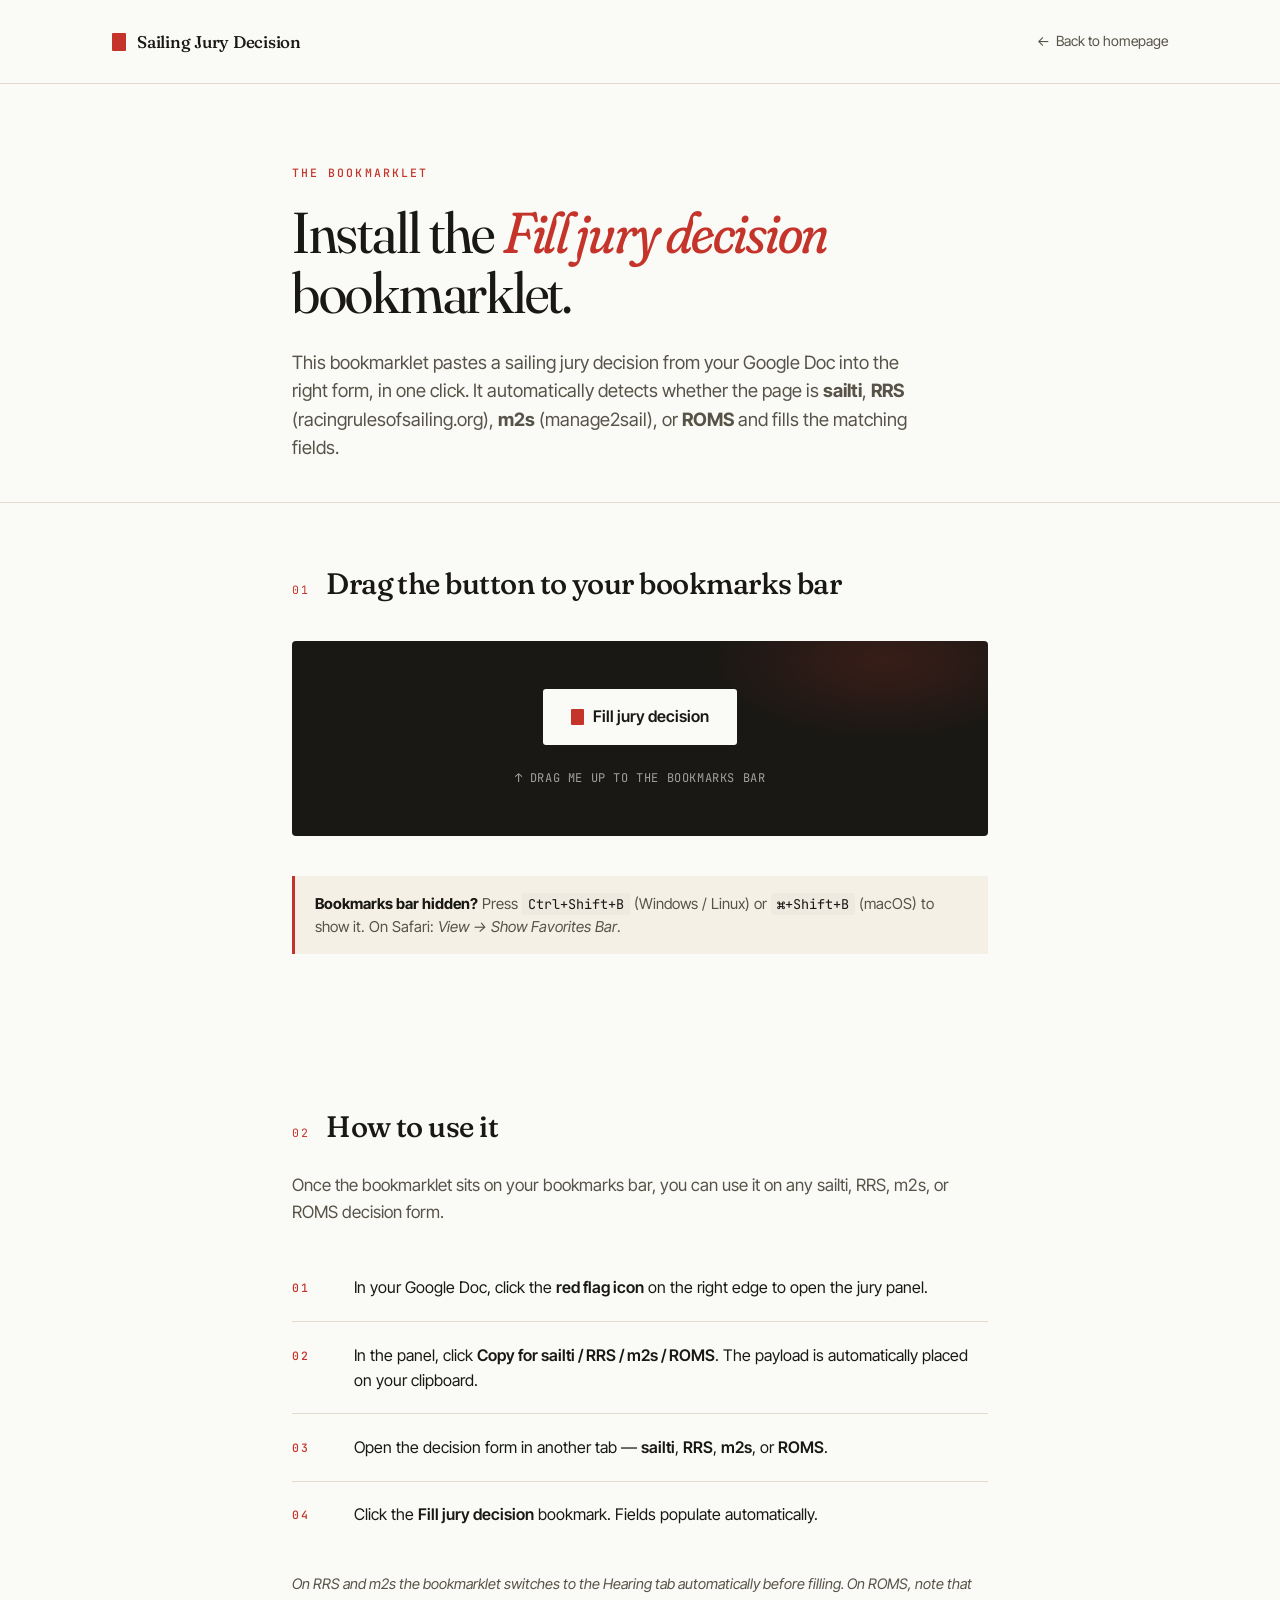
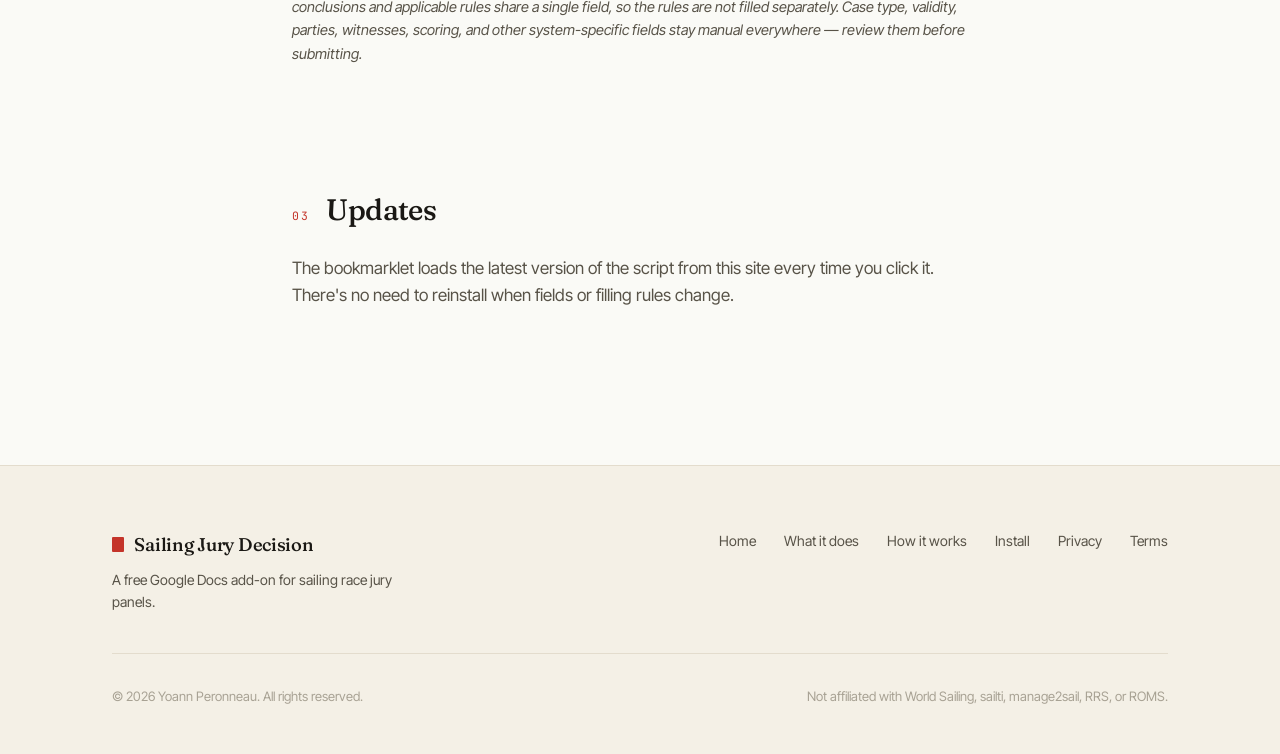
==== commit d0de1120: "Update website to mention ROMS" ====
--- a/install.html
+++ b/install.html
@@ -14,7 +14,7 @@
 <meta charset="UTF-8">
 <meta name="viewport" content="width=device-width, initial-scale=1.0">
 <title>Install the bookmarklet — Sailing Jury Decision</title>
-<meta name="description" content="Install the Fill jury decision bookmarklet for sailti, manage2sail, and racingrulesofsailing.org.">
+<meta name="description" content="Install the Fill jury decision bookmarklet for sailti, manage2sail, racingrulesofsailing.org, and ROMS.">
 
 <link rel="icon" type="image/svg+xml" href="protest-flag.svg">
 <link rel="icon" type="image/png" sizes="32x32" href="protest-flag-32.png">
@@ -220,7 +220,7 @@
     <div class="eyebrow">The bookmarklet</div>
     <h1 class="page-title">Install the <em>Fill jury decision</em> bookmarklet.</h1>
     <p class="page-intro">
-      This bookmarklet pastes a sailing jury decision from your Google Doc into the right form, in one click. It automatically detects whether the page is <strong>sailti</strong>, <strong>RRS</strong> (racingrulesofsailing.org), or <strong>m2s</strong> (manage2sail) and fills the matching fields.
+      This bookmarklet pastes a sailing jury decision from your Google Doc into the right form, in one click. It automatically detects whether the page is <strong>sailti</strong>, <strong>RRS</strong> (racingrulesofsailing.org), <strong>m2s</strong> (manage2sail), or <strong>ROMS</strong> and fills the matching fields.
     </p>
   </div>
 </section>
@@ -252,16 +252,16 @@
       <div class="section-heading-num">02</div>
       <h2>How to use it</h2>
     </div>
-    <p class="lede">Once the bookmarklet sits on your bookmarks bar, you can use it on any sailti, RRS, or m2s decision form.</p>
+    <p class="lede">Once the bookmarklet sits on your bookmarks bar, you can use it on any sailti, RRS, m2s, or ROMS decision form.</p>
 
     <ol class="use-steps">
       <li>In your Google Doc, click the <strong>red flag icon</strong> on the right edge to open the jury panel.</li>
-      <li>In the panel, click <strong>Copy for sailti / RRS / m2s</strong>. The payload is automatically placed on your clipboard.</li>
-      <li>Open the decision form in another tab — <strong>sailti</strong>, <strong>RRS</strong>, or <strong>m2s</strong>.</li>
+      <li>In the panel, click <strong>Copy for sailti / RRS / m2s / ROMS</strong>. The payload is automatically placed on your clipboard.</li>
+      <li>Open the decision form in another tab — <strong>sailti</strong>, <strong>RRS</strong>, <strong>m2s</strong>, or <strong>ROMS</strong>.</li>
       <li>Click the <strong>Fill jury decision</strong> bookmark. Fields populate automatically.</li>
     </ol>
 
-    <p class="muted-note">On RRS and m2s the bookmarklet switches to the <em>Hearing</em> tab automatically before filling. Validity checks, witnesses, scoring, and other system-specific fields stay manual — review them before submitting.</p>
+    <p class="muted-note">On RRS and m2s the bookmarklet switches to the <em>Hearing</em> tab automatically before filling. On ROMS, note that conclusions and applicable rules share a single field, so the rules are not filled separately. Case type, validity, parties, witnesses, scoring, and other system-specific fields stay manual everywhere — review them before submitting.</p>
   </div>
 </section>
 
@@ -298,7 +298,7 @@
     </div>
     <div class="footer-bottom">
       <div>© 2026 Yoann Peronneau. All rights reserved.</div>
-      <div>Not affiliated with World Sailing, sailti, manage2sail, or RRS.</div>
+      <div>Not affiliated with World Sailing, sailti, manage2sail, RRS, or ROMS.</div>
     </div>
   </div>
 </footer>
@@ -316,4 +316,4 @@
 </script>
 
 </body>
-</html>+</html>
--- a/styles.css
+++ b/styles.css
@@ -281,16 +281,12 @@
   font-variation-settings: 'opsz' 36, 'SOFT' 40;
   letter-spacing: -0.018em;
   line-height: 1.15;
-  margin: 3rem 0 1rem;
-  padding-top: 1.5rem;
-  border-top: 1px solid var(--rule);
+  margin: 2rem 0 1rem;
   color: var(--text);
 }
 
 .prose > h2:first-child {
   margin-top: 0;
-  padding-top: 0;
-  border-top: none;
 }
 
 .prose h3 {
